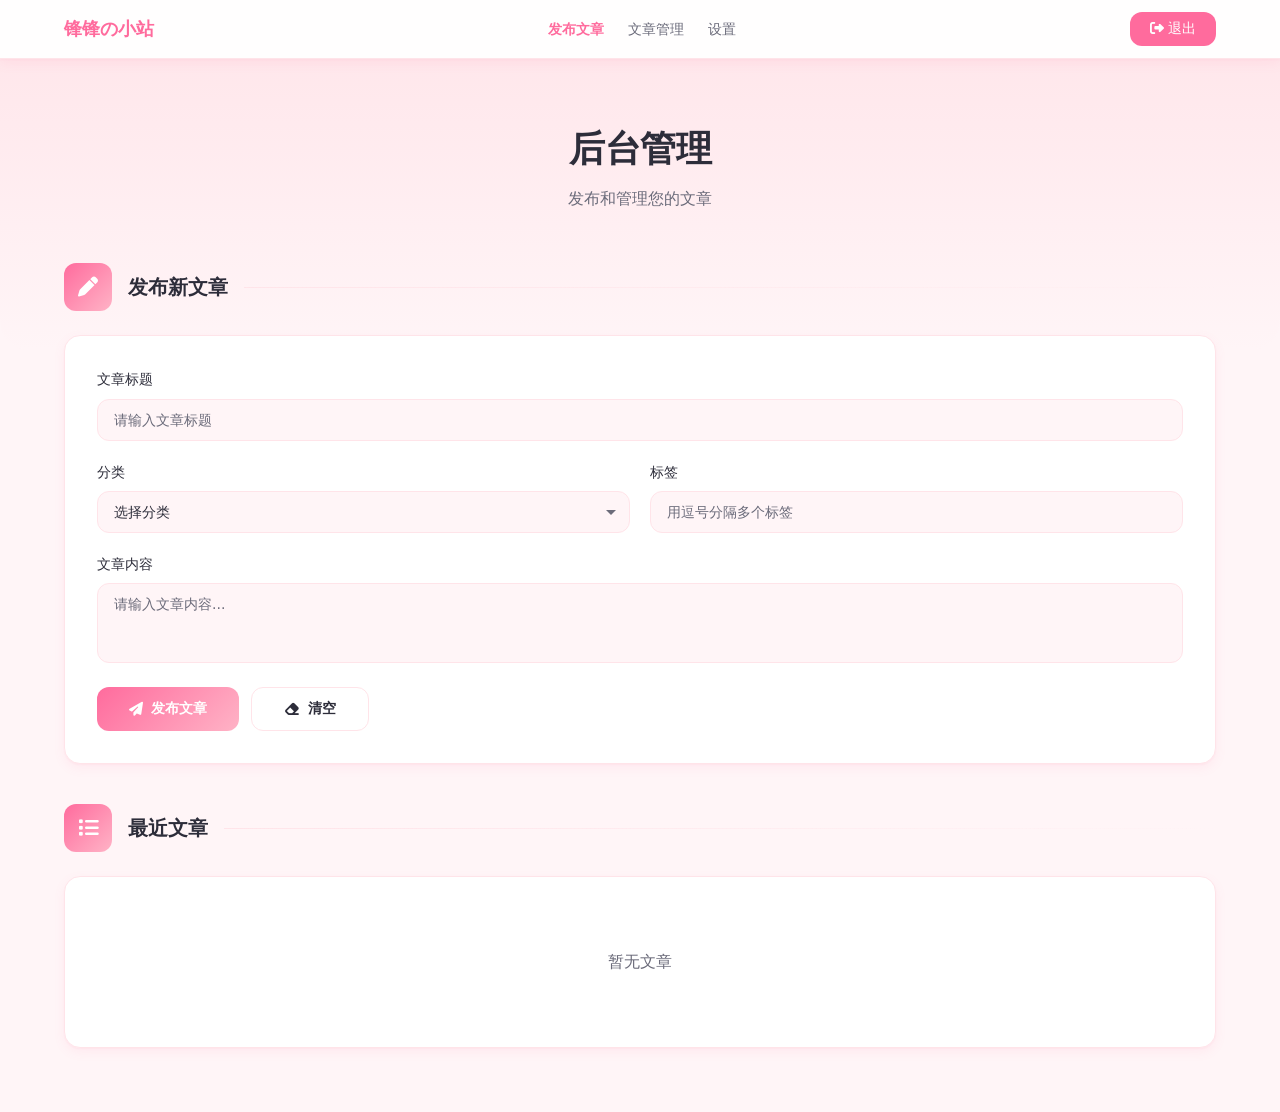
==== public/dashboard.html @ be5de0ab "整理文件结构，理清代码结构" ====
<!DOCTYPE html>
<html lang="zh-CN">
<head>
    <meta charset="UTF-8">
    <meta name="viewport" content="width=device-width, initial-scale=1.0">
    <title>后台管理 - 锋锋の小站</title>
    <link rel="stylesheet" href="https://cdnjs.cloudflare.com/ajax/libs/font-awesome/6.4.0/css/all.min.css">
    <link rel="stylesheet" href="css/style.css">
       
</head>
<body class="admin-page">
    <nav class="dashboard-nav">
        <div class="dashboard-content">
            <a href="index.html" class="dashboard-logo">锋锋の小站</a>
            <div class="dashboard-links">
                <a href="dashboard.html" class="dashboard-link active">发布文章</a>
                <a href="posts.html" class="dashboard-link">文章管理</a>
                <a href="settings.html" class="dashboard-link">设置</a>
            </div>
            <button class="logout-btn" onclick="logout()">
                <i class="fas fa-sign-out-alt"></i> 退出
            </button>
        </div>
    </nav>

    <div class="container">
        <header>
            <h1 class="name">后台管理</h1>
            <p class="tagline">发布和管理您的文章</p>
        </header>

        <section>
            <div class="section-header">
                <div class="section-icon">
                    <i class="fas fa-pen"></i>
                </div>
                <h2 class="section-title">发布新文章</h2>
                <div class="section-line"></div>
            </div>
            <div class="card">
                <form id="postForm">
                    <div class="form-group">
                        <label class="form-label" for="postTitle">文章标题</label>
                        <input type="text" id="postTitle" class="form-input" placeholder="请输入文章标题" required>
                    </div>
                    <div class="form-row">
                        <div class="form-group">
                            <label class="form-label" for="postCategory">分类</label>
                            <select id="postCategory" class="form-input">
                                <option value="">选择分类</option>
                                <option value="life">生活</option>
                                <option value="tech">技术</option>
                                <option value="anime">动漫</option>
                                <option value="game">游戏</option>
                            </select>
                        </div>
                        <div class="form-group">
                            <label class="form-label" for="postTags">标签</label>
                            <input type="text" id="postTags" class="form-input" placeholder="用逗号分隔多个标签">
                        </div>
                    </div>
                    <div class="form-group">
                        <label class="form-label" for="postContent">文章内容</label>
                        <textarea id="postContent" class="form-input fixed-textarea" placeholder="请输入文章内容..." required></textarea>
                    </div>
                    <div class="btn-group">
                        <button type="submit" class="btn btn-primary">
                            <i class="fas fa-paper-plane"></i> 发布文章
                        </button>
                        <button type="button" class="btn btn-secondary" onclick="clearForm()">
                            <i class="fas fa-eraser"></i> 清空
                        </button>
                    </div>
                </form>
            </div>
        </section>

        <section>
            <div class="section-header">
                <div class="section-icon">
                    <i class="fas fa-list"></i>
                </div>
                <h2 class="section-title">最近文章</h2>
                <div class="section-line"></div>
            </div>
            <div class="card">
                <div class="posts-list">
                    <!-- 动态内容将通过JavaScript加载 -->
                </div>
            </div>
        </section>
    </div>

    <script src="js/main.js"></script>
</body>
</html>
---- public/css/style.css ----
* {     
    margin: 0;
    padding: 0;
    box-sizing: border-box;
}

:root {
    --bg-color: #FFF5F7;
    --card-bg: #FFFFFF;
    --text-primary: #2D2D3A;
    --text-secondary: #6B6B7A;
    --primary-color: #FF6B9D;
    --secondary-color: #FFB3C6;
    --accent-color: #FF8FB1;
    --purple-color: #C77DFF;
    --border-color: #FFE4E9;
    --shadow-light: 0 4px 12px rgba(255, 107, 157, 0.08), 0 1px 2px rgba(255, 107, 157, 0.06);
    --shadow-hover: 0 6px 16px rgba(255, 107, 157, 0.12), 0 2px 4px rgba(255, 107, 157, 0.08);
    --shadow-card: 0 8px 24px rgba(255, 107, 157, 0.1), 0 2px 8px rgba(255, 107, 157, 0.08);
    --radius-large: 16px;
    --radius-medium: 12px;
    --radius-small: 8px;
    --radius-circle: 50%;
}

body {
    font-family: 'Nunito', 'Quicksand', 'M PLUS Rounded 1c', system-ui, -apple-system, 'Segoe UI', Roboto, Helvetica, Arial, sans-serif;
    background-color: var(--bg-color);
    color: var(--text-primary);
    line-height: 1.6;
    -webkit-font-smoothing: antialiased;
    position: relative;
}

body::before {
    content: '';
    position: fixed;
    top: 0;
    left: 0;
    right: 0;
    height: 350px;
    background: linear-gradient(180deg, #FFE4E9 0%, #FFF5F7 100%);
    z-index: -1;
    border-bottom-left-radius: 30px;
    border-bottom-right-radius: 30px;
}

.container {
    max-width: 900px;
    margin: 0 auto;
    padding: 0 24px;
}

.nav-bar {
    position: fixed;
    top: 0;
    left: 0;
    right: 0;
    background: rgba(255, 255, 255, 0.9);
    backdrop-filter: blur(10px);
    border-bottom: 1px solid var(--border-color);
    z-index: 1000;
    padding: 12px 0;
    transition: all 0.3s ease;
}

.nav-bar.scrolled {
    box-shadow: var(--shadow-light);
}

.nav-content {
    max-width: 900px;
    margin: 0 auto;
    padding: 0 24px;
    display: flex;
    justify-content: space-between;
    align-items: center;
}

.nav-logo {
    font-weight: 700;
    font-size: 18px;
    color: var(--primary-color);
    font-family: 'M PLUS Rounded 1c', 'Nunito', system-ui, sans-serif;
    text-decoration: none;
}

.nav-links {
    display: flex;
    gap: 32px;
}

.nav-link {
    color: var(--text-secondary);
    text-decoration: none;
    font-size: 14px;
    font-weight: 500;
    transition: color 0.2s ease;
}

.nav-link:hover {
    color: var(--primary-color);
}

.nav-link.active {
    color: var(--primary-color);
    font-weight: 600;
}

header {
    padding-top: 100px;
    padding-bottom: 40px;
    text-align: center;
}

.name {
    font-size: 48px;
    font-weight: 700;
    color: var(--text-primary);
    margin-bottom: 8px;
    letter-spacing: -0.5px;
    font-family: 'M PLUS Rounded 1c', 'Nunito', system-ui, sans-serif;
}

.tagline {
    font-size: 18px;
    font-weight: 400;
    color: var(--text-secondary);
    margin-bottom: 32px;
}

section {
    margin-bottom: 64px;
    opacity: 0;
    transform: translateY(30px);
    transition: all 0.6s ease;
}

section.visible {
    opacity: 1;
    transform: translateY(0);
}

.section-header {
    display: flex;
    align-items: center;
    gap: 12px;
    margin-bottom: 24px;
}

.section-icon {
    width: 40px;
    height: 40px;
    border-radius: var(--radius-medium);
    background: var(--primary-color);
    display: flex;
    align-items: center;
    justify-content: center;
    color: white;
    font-size: 18px;
}

.section-title {
    font-size: 24px;
    font-weight: 600;
    color: var(--text-primary);
    margin-bottom: 0;
}

.section-line {
    flex: 1;
    height: 1px;
    background: linear-gradient(90deg, var(--border-color), transparent);
}

.card {
    background-color: var(--card-bg);
    border-radius: var(--radius-large);
    padding: 32px;
    box-shadow: var(--shadow-light);
    transition: all 0.3s ease;
    border: 1px solid var(--border-color);
}

.card:hover {
    box-shadow: var(--shadow-card);
    transform: translateY(-2px);
}

.about-text {
    color: var(--text-secondary);
    font-size: 16px;
    line-height: 1.8;
}

.about-text p {
    margin-bottom: 16px;
    position: relative;
    padding-left: 20px;
}

.about-text p::before {
    content: '';
    position: absolute;
    left: 0;
    top: 8px;
    width: 6px;
    height: 6px;
    border-radius: 50%;
    background: var(--primary-color);
}

.about-text p:last-child {
    margin-bottom: 0;
}

.highlight {
    color: var(--primary-color);
    font-weight: 600;
}

.projects-grid {
    display: grid;
    grid-template-columns: repeat(2, 1fr);
    gap: 20px;
}

.project-card {
    background-color: var(--card-bg);
    border-radius: var(--radius-large);
    padding: 24px;
    box-shadow: var(--shadow-light);
    transition: all 0.3s ease;
    border: 1px solid var(--border-color);
    position: relative;
    overflow: hidden;
}

.project-card:hover {
    transform: translateY(-4px);
    box-shadow: var(--shadow-card);
}

.project-name {
    font-size: 18px;
    font-weight: 600;
    color: var(--text-primary);
    margin-bottom: 8px;
}

.project-desc {
    font-size: 14px;
    color: var(--text-secondary);
    margin-bottom: 16px;
    line-height: 1.6;
}

.project-tags {
    display: flex;
    flex-wrap: wrap;
    gap: 8px;
    margin-bottom: 16px;
}

.tag {
    background-color: #F0F0F2;
    color: var(--text-primary);
    font-size: 12px;
    padding: 4px 10px;
    border-radius: var(--radius-small);
    font-weight: 500;
    transition: all 0.2s ease;
}

.tag:hover {
    background-color: var(--primary-color);
    color: white;
}

.project-link {
    color: var(--primary-color);
    text-decoration: none;
    font-size: 14px;
    font-weight: 500;
    display: inline-flex;
    align-items: center;
    gap: 4px;
    transition: opacity 0.2s ease;
}

.project-link:hover {
    opacity: 0.8;
}

.skills-container {
    display: flex;
    flex-wrap: wrap;
    gap: 12px;
}

.skill-item {
    background-color: #F0F0F2;
    color: var(--text-primary);
    font-size: 14px;
    padding: 8px 16px;
    border-radius: var(--radius-medium);
    font-weight: 500;
    transition: all 0.2s ease;
    position: relative;
    overflow: hidden;
}

.skill-item:hover {
    background-color: var(--primary-color);
    color: white;
    transform: translateY(-2px);
}

.contact-text {
    text-align: center;
    color: var(--text-secondary);
    font-size: 16px;
    margin-bottom: 24px;
}

.contact-links {
    display: flex;
    justify-content: center;
    gap: 16px;
    flex-wrap: wrap;
}

.contact-btn {
    display: inline-flex;
    align-items: center;
    gap: 8px;
    padding: 12px 24px;
    border: 1px solid var(--border-color);
    border-radius: var(--radius-medium);
    color: var(--text-primary);
    text-decoration: none;
    font-size: 14px;
    font-weight: 500;
    transition: all 0.3s ease;
    background-color: var(--card-bg);
    position: relative;
    overflow: hidden;
}

.contact-btn:hover {
    border-color: var(--primary-color);
    color: var(--primary-color);
    transform: translateY(-2px);
    box-shadow: var(--shadow-light);
}

.time-section {
    margin-bottom: 32px;
}

.time-card {
    text-align: center;
    padding: 40px 32px;
}

.time-display {
    display: flex;
    flex-direction: column;
    align-items: center;
    gap: 12px;
}

.time-main {
    font-size: 48px;
    font-weight: 700;
    color: var(--primary-color);
    letter-spacing: 2px;
    text-shadow: 2px 2px 4px rgba(255, 107, 157, 0.2);
}

.date-display {
    font-size: 16px;
    color: var(--text-secondary);
}

.carousel-section {
    margin-bottom: 48px;
}

.carousel-container {
    position: relative;
    overflow: hidden;
    border-radius: var(--radius-large);
    box-shadow: var(--shadow-light);
}

.carousel-track {
    display: flex;
    transition: none;
}

.carousel-slide {
    min-width: 100%;
    height: 400px;
    display: flex;
    align-items: center;
    justify-content: center;
    flex-shrink: 0;
}

.slide-placeholder {
    width: 100%;
    height: 100%;
    background: linear-gradient(135deg, #FF6B9D 0%, #FFB3C6 100%);
    display: flex;
    align-items: center;
    justify-content: center;
    color: white;
    font-size: 24px;
    font-weight: 600;
    overflow: hidden;
}

.slide-placeholder img {
    width: 100%;
    height: 100%;
    object-fit: cover;
    object-position: center;
}

.carousel-slide:nth-child(2) .slide-placeholder {
    background: linear-gradient(135deg, #FF8FB1 0%, #FFB3C6 100%);
}

.carousel-slide:nth-child(3) .slide-placeholder {
    background: linear-gradient(135deg, #C77DFF 0%, #E0AAFF 100%);
}

.carousel-slide:nth-child(4) .slide-placeholder {
    background: linear-gradient(135deg, #FF6B9D 0%, #C77DFF 100%);
}

.carousel-btn {
    position: absolute;
    top: 50%;
    transform: translateY(-50%);
    width: 48px;
    height: 48px;
    border-radius: 50%;
    border: none;
    background: rgba(255, 255, 255, 0.9);
    color: var(--primary-color);
    cursor: pointer;
    display: flex;
    align-items: center;
    justify-content: center;
    font-size: 18px;
    box-shadow: var(--shadow-light);
    transition: all 0.3s ease;
    z-index: 10;
}

.carousel-btn:hover {
    background: white;
    box-shadow: var(--shadow-card);
    transform: translateY(-50%) scale(1.1);
}

.carousel-btn:disabled {
    opacity: 0.5;
    cursor: not-allowed;
}

.prev-btn {
    left: 16px;
}

.next-btn {
    right: 16px;
}

.carousel-dots {
    position: absolute;
    bottom: 16px;
    left: 50%;
    transform: translateX(-50%);
    display: flex;
    gap: 8px;
}

.carousel-dot {
    width: 10px;
    height: 10px;
    border-radius: 50%;
    background: rgba(255, 255, 255, 0.5);
    border: none;
    cursor: pointer;
    transition: all 0.3s ease;
}

.carousel-dot:hover {
    background: rgba(255, 255, 255, 0.8);
}

.carousel-dot.active {
    background: white;
    width: 24px;
    border-radius: 5px;
}

.quote-section {
    margin-bottom: 32px;
}

.quote-card {
    background: linear-gradient(135deg, var(--primary-color), var(--secondary-color));
    border-radius: var(--radius-large);
    padding: 24px 20px;
    text-align: center;
    box-shadow: var(--shadow-card);
    position: relative;
    overflow: hidden;
}

.quote-card::before {
    content: '';
    position: absolute;
    top: -50%;
    left: -50%;
    width: 200%;
    height: 200%;
    background: radial-gradient(circle, rgba(255, 255, 255, 0.1) 0%, transparent 70%);
    animation: rotate 20s linear infinite;
}

@keyframes rotate {
    from {
        transform: rotate(0deg);
    }
    to {
        transform: rotate(360deg);
    }
}

.quote-content {
    position: relative;
    z-index: 1;
}

.quote-icon {
    font-size: 32px;
    color: rgba(255, 255, 255, 0.3);
    margin-bottom: 12px;
}

.quote-text {
    font-size: 18px;
    font-weight: 600;
    color: white;
    margin-bottom: 12px;
    line-height: 1.5;
}

.quote-author {
    font-size: 14px;
    color: rgba(255, 255, 255, 0.8);
    font-style: italic;
}

.quote-btn {
    margin-top: 16px;
    padding: 8px 24px;
    background: white;
    color: var(--primary-color);
    border: none;
    border-radius: var(--radius-medium);
    font-size: 13px;
    font-weight: 600;
    cursor: pointer;
    transition: all 0.3s ease;
    position: relative;
    z-index: 1;
}

.quote-btn:hover {
    transform: translateY(-2px);
    box-shadow: 0 4px 12px rgba(0, 0, 0, 0.15);
}

.updates-list {
    display: flex;
    flex-direction: column;
    gap: 16px;
}

.update-item {
    background-color: var(--card-bg);
    border-radius: var(--radius-large);
    padding: 24px;
    box-shadow: var(--shadow-light);
    border: 1px solid var(--border-color);
    transition: all 0.3s ease;
    display: flex;
    gap: 20px;
}

.update-item:hover {
    box-shadow: var(--shadow-card);
    transform: translateY(-2px);
}

.update-date {
    flex-shrink: 0;
    width: 100px;
    font-size: 14px;
    color: var(--text-secondary);
    font-weight: 500;
    padding-top: 4px;
}

.update-content {
    flex: 1;
}

.update-title {
    font-size: 18px;
    font-weight: 600;
    color: var(--text-primary);
    margin-bottom: 8px;
}

.update-desc {
    font-size: 14px;
    color: var(--text-secondary);
    line-height: 1.6;
}

.info-grid {
    display: grid;
    grid-template-columns: repeat(2, 1fr);
    gap: 20px;
    margin-bottom: 24px;
}

.info-item {
    background-color: var(--card-bg);
    border-radius: var(--radius-large);
    padding: 24px;
    box-shadow: var(--shadow-light);
    border: 1px solid var(--border-color);
    transition: all 0.3s ease;
}

.info-item:hover {
    box-shadow: var(--shadow-card);
    transform: translateY(-2px);
}

.info-icon {
    width: 48px;
    height: 48px;
    border-radius: var(--radius-medium);
    background: linear-gradient(135deg, var(--primary-color), var(--secondary-color));
    display: flex;
    align-items: center;
    justify-content: center;
    color: white;
    font-size: 20px;
    margin-bottom: 16px;
}

.info-title {
    font-size: 18px;
    font-weight: 600;
    color: var(--text-primary);
    margin-bottom: 8px;
}

.info-desc {
    font-size: 14px;
    color: var(--text-secondary);
    line-height: 1.6;
}

.blog-list {
    display: flex;
    flex-direction: column;
    gap: 20px;
}

.blog-item {
    background-color: var(--card-bg);
    border-radius: var(--radius-large);
    padding: 24px;
    box-shadow: var(--shadow-light);
    border: 1px solid var(--border-color);
    transition: all 0.3s ease;
    cursor: pointer;
}

.blog-item:hover {
    box-shadow: var(--shadow-card);
    transform: translateY(-4px);
}

.blog-header {
    display: flex;
    justify-content: space-between;
    align-items: flex-start;
    margin-bottom: 16px;
    gap: 16px;
}

.blog-date {
    flex-shrink: 0;
    width: 100px;
    font-size: 14px;
    color: var(--text-secondary);
    font-weight: 500;
    padding-top: 4px;
}

.blog-content {
    flex: 1;
}

.blog-title {
    font-size: 20px;
    font-weight: 600;
    color: var(--text-primary);
    margin-bottom: 8px;
}

.blog-desc {
    font-size: 14px;
    color: var(--text-secondary);
    line-height: 1.6;
    margin-bottom: 12px;
}

.blog-tags {
    display: flex;
    flex-wrap: wrap;
    gap: 8px;
}

.blog-meta {
    display: flex;
    gap: 16px;
    font-size: 13px;
    color: var(--text-secondary);
    margin-top: 12px;
}

.blog-meta span {
    display: flex;
    align-items: center;
    gap: 4px;
}

footer {
    text-align: center;
    padding: 40px 0;
    color: var(--text-secondary);
    font-size: 14px;
    border-top: 1px solid var(--border-color);
    margin-top: 48px;
}

.back-to-top {
    position: fixed;
    bottom: 32px;
    right: 32px;
    width: 48px;
    height: 48px;
    border-radius: var(--radius-medium);
    background: linear-gradient(135deg, var(--primary-color), var(--secondary-color));
    color: white;
    border: none;
    cursor: pointer;
    display: flex;
    align-items: center;
    justify-content: center;
    font-size: 20px;
    box-shadow: var(--shadow-card);
    opacity: 0;
    visibility: hidden;
    transition: all 0.3s ease;
    z-index: 999;
}

.back-to-top.visible {
    opacity: 1;
    visibility: visible;
}

.back-to-top:hover {
    transform: translateY(-4px);
    box-shadow: var(--shadow-card);
}

.dashboard-nav {
    position: fixed;
    top: 0;
    left: 0;
    right: 0;
    background: rgba(255, 255, 255, 0.95);
    backdrop-filter: blur(10px);
    border-bottom: 1px solid var(--border-color);
    z-index: 1000;
    padding: 12px 0;
    box-shadow: var(--shadow-light);
}

.dashboard-content {
    max-width: 1200px;
    margin: 0 auto;
    padding: 0 24px;
    display: flex;
    justify-content: space-between;
    align-items: center;
}

.dashboard-logo {
    font-weight: 700;
    font-size: 18px;
    color: var(--primary-color);
    font-family: 'M PLUS Rounded 1c', 'Nunito', system-ui, sans-serif;
    text-decoration: none;
}

.dashboard-links {
    display: flex;
    gap: 24px;
}

.dashboard-link {
    color: var(--text-secondary);
    text-decoration: none;
    font-size: 14px;
    font-weight: 500;
    transition: color 0.2s ease;
}

.dashboard-link:hover {
    color: var(--primary-color);
}

.dashboard-link.active {
    color: var(--primary-color);
    font-weight: 600;
}

.logout-btn {
    padding: 8px 20px;
    background: var(--primary-color);
    color: white;
    border: none;
    border-radius: var(--radius-medium);
    font-size: 14px;
    font-weight: 500;
    cursor: pointer;
    transition: all 0.3s ease;
    font-family: inherit;
}

.logout-btn:hover {
    background: var(--accent-color);
    transform: translateY(-1px);
}

.form-group {
    margin-bottom: 20px;
}

.form-label {
    display: block;
    font-size: 14px;
    font-weight: 500;
    color: var(--text-primary);
    margin-bottom: 8px;
}

.form-input {
    width: 100%;
    padding: 12px 16px;
    border: 1px solid var(--border-color);
    border-radius: var(--radius-medium);
    font-size: 14px;
    color: var(--text-primary);
    background-color: var(--bg-color);
    transition: all 0.3s ease;
    font-family: inherit;
}

.form-input:focus {
    outline: none;
    border-color: var(--primary-color);
    box-shadow: 0 0 0 3px rgba(255, 107, 157, 0.1);
}

.form-input::placeholder {
    color: var(--text-secondary);
}

textarea.form-input {
    min-height: 150px;
    resize: vertical;
}

.form-row {
    display: grid;
    grid-template-columns: 1fr 1fr;
    gap: 20px;
}

.btn {
    padding: 12px 32px;
    border: none;
    border-radius: var(--radius-medium);
    font-size: 14px;
    font-weight: 600;
    cursor: pointer;
    transition: all 0.3s ease;
    font-family: inherit;
    display: inline-flex;
    align-items: center;
    gap: 8px;
}

.btn-primary {
    background: linear-gradient(135deg, var(--primary-color), var(--secondary-color));
    color: white;
}

.btn-primary:hover {
    transform: translateY(-2px);
    box-shadow: 0 4px 12px rgba(255, 107, 157, 0.3);
}

.btn-secondary {
    background: white;
    color: var(--text-primary);
    border: 1px solid var(--border-color);
}

.btn-secondary:hover {
    border-color: var(--primary-color);
    color: var(--primary-color);
}

.btn-danger {
    background: #EF4444;
    color: white;
}

.btn-danger:hover {
    background: #DC2626;
    transform: translateY(-2px);
}

.btn-group {
    display: flex;
    gap: 12px;
    margin-top: 24px;
}

.posts-list {
    display: flex;
    flex-direction: column;
    gap: 16px;
}

.post-item {
    background-color: var(--card-bg);
    border-radius: var(--radius-large);
    padding: 20px;
    box-shadow: var(--shadow-light);
    border: 1px solid var(--border-color);
    transition: all 0.3s ease;
    display: flex;
    justify-content: space-between;
    align-items: center;
    gap: 16px;
}

.post-item:hover {
    box-shadow: var(--shadow-card);
    transform: translateY(-2px);
}

.post-info {
    flex: 1;
}

.post-title {
    font-size: 18px;
    font-weight: 600;
    color: var(--text-primary);
    margin-bottom: 4px;
}

.post-meta {
    font-size: 13px;
    color: var(--text-secondary);
    display: flex;
    gap: 16px;
    align-items: center;
}

.post-actions {
    display: flex;
    gap: 8px;
}

.action-btn {
    padding: 8px 12px;
    border: none;
    border-radius: var(--radius-small);
    font-size: 13px;
    font-weight: 500;
    cursor: pointer;
    transition: all 0.2s ease;
    font-family: inherit;
}

.action-btn.edit {
    background: #E8F4FD;
    color: #3B82F6;
}

.action-btn.edit:hover {
    background: #DBEAFE;
}

.action-btn.delete {
    background: #FEE2E2;
    color: #EF4444;
}

.action-btn.delete:hover {
    background: #FECACA;
}

.action-btn.view {
    background: #DCFCE7;
    color: #10B981;
}

.action-btn.view:hover {
    background: #BBF7D0;
}

.search-bar {
    display: flex;
    gap: 12px;
    margin-bottom: 24px;
}

.search-input {
    flex: 1;
    padding: 12px 16px;
    border: 1px solid var(--border-color);
    border-radius: var(--radius-medium);
    font-size: 14px;
    color: var(--text-primary);
    background-color: var(--bg-color);
    transition: all 0.3s ease;
    font-family: inherit;
}

.search-input:focus {
    outline: none;
    border-color: var(--primary-color);
    box-shadow: 0 0 0 3px rgba(255, 107, 157, 0.1);
}

.search-input::placeholder {
    color: var(--text-secondary);
}

.search-btn {
    padding: 12px 24px;
    background: var(--primary-color);
    color: white;
    border: none;
    border-radius: var(--radius-medium);
    font-size: 14px;
    font-weight: 600;
    cursor: pointer;
    transition: all 0.3s ease;
    font-family: inherit;
}

.search-btn:hover {
    background: var(--accent-color);
}

.filter-bar {
    display: flex;
    gap: 12px;
    margin-bottom: 24px;
    flex-wrap: wrap;
}

.filter-btn {
    padding: 8px 16px;
    background: white;
    color: var(--text-secondary);
    border: 1px solid var(--border-color);
    border-radius: var(--radius-medium);
    font-size: 13px;
    font-weight: 500;
    cursor: pointer;
    transition: all 0.2s ease;
    font-family: inherit;
}

.filter-btn:hover {
    border-color: var(--primary-color);
    color: var(--primary-color);
}

.filter-btn.active {
    background: var(--primary-color);
    color: white;
    border-color: var(--primary-color);
}

.setting-item {
    display: flex;
    justify-content: space-between;
    align-items: center;
    padding: 16px 0;
    border-bottom: 1px solid var(--border-color);
}

.setting-item:last-child {
    border-bottom: none;
}

.setting-info {
    flex: 1;
}

.setting-title {
    font-size: 16px;
    font-weight: 600;
    color: var(--text-primary);
    margin-bottom: 4px;
}

.setting-desc {
    font-size: 13px;
    color: var(--text-secondary);
}

.toggle-switch {
    position: relative;
    width: 50px;
    height: 26px;
}

.toggle-switch input {
    opacity: 0;
    width: 0;
    height: 0;
}

.toggle-slider {
    position: absolute;
    cursor: pointer;
    top: 0;
    left: 0;
    right: 0;
    bottom: 0;
    background-color: var(--border-color);
    transition: 0.3s;
    border-radius: 26px;
}

.toggle-slider:before {
    position: absolute;
    content: '';
    height: 20px;
    width: 20px;
    left: 3px;
    bottom: 3px;
    background-color: white;
    transition: 0.3s;
    border-radius: 50%;
}

.toggle-switch input:checked + .toggle-slider {
    background-color: var(--primary-color);
}

.toggle-switch input:checked + .toggle-slider:before {
    transform: translateX(24px);
}

.login-container {
    width: 100%;
    min-height: 100vh;
    display: flex;
    align-items: center;
    justify-content: center;
    padding: 20px;
}

.login-card {
    background-color: var(--card-bg);
    border-radius: var(--radius-large);
    padding: 40px 32px;
    box-shadow: var(--shadow-card);
    border: 1px solid var(--border-color);
    text-align: center;
    max-width: 400px;
    width: 100%;
}

.login-header {
    margin-bottom: 32px;
}

.login-icon {
    width: 80px;
    height: 80px;
    border-radius: var(--radius-circle);
    background: linear-gradient(135deg, var(--primary-color), var(--secondary-color));
    display: flex;
    align-items: center;
    justify-content: center;
    color: white;
    font-size: 32px;
    margin: 0 auto 20px;
    box-shadow: var(--shadow-light);
}

.login-title {
    font-size: 28px;
    font-weight: 700;
    color: var(--text-primary);
    margin-bottom: 8px;
    font-family: 'M PLUS Rounded 1c', 'Nunito', system-ui, sans-serif;
}

.login-desc {
    font-size: 14px;
    color: var(--text-secondary);
}

.login-hint {
    font-size: 12px;
    color: var(--primary-color);
    margin-top: 8px;
    font-weight: 500;
}

.login-btn {
    width: 100%;
    padding: 14px;
    background: linear-gradient(135deg, var(--primary-color), var(--secondary-color));
    color: white;
    border: none;
    border-radius: var(--radius-medium);
    font-size: 16px;
    font-weight: 600;
    cursor: pointer;
    transition: all 0.3s ease;
    font-family: inherit;
    margin-top: 8px;
}

.login-btn:hover {
    transform: translateY(-2px);
    box-shadow: 0 4px 12px rgba(255, 107, 157, 0.3);
}

.login-btn:active {
    transform: translateY(0);
}

.login-footer {
    margin-top: 24px;
    padding-top: 24px;
    border-top: 1px solid var(--border-color);
}

.back-link {
    color: var(--text-secondary);
    text-decoration: none;
    font-size: 14px;
    transition: color 0.2s ease;
}

.back-link:hover {
    color: var(--primary-color);
}

.back-link i {
    margin-right: 4px;
}

@media (max-width: 768px) {
    .nav-links {
        display: none;
    }

    header {
        padding-top: 80px;
        padding-bottom: 32px;
    }

    .projects-grid {
        grid-template-columns: 1fr;
    }

    .info-grid {
        grid-template-columns: 1fr;
    }

    .back-to-top {
        bottom: 24px;
        right: 24px;
        width: 40px;
        height: 40px;
        font-size: 16px;
    }

    .container {
        padding: 0 16px;
    }

    .name {
        font-size: 36px;
    }

    .tagline {
        font-size: 16px;
    }

    .card {
        padding: 24px;
    }

    .section-title {
        font-size: 20px;
    }

    .blog-header {
        flex-direction: column;
    }

    .blog-date {
        width: auto;
    }

    .form-row {
        grid-template-columns: 1fr;
    }

    .post-item {
        flex-direction: column;
        align-items: flex-start;
    }

    .post-actions {
        width: 100%;
        justify-content: flex-end;
    }

    .search-bar {
        flex-direction: column;
    }

    .update-item {
        flex-direction: column;
        gap: 12px;
    }

    .update-date {
        width: auto;
    }

    .carousel-slide {
        height: 250px;
    }

    .carousel-btn {
        width: 40px;
        height: 40px;
        font-size: 16px;
    }

    .prev-btn {
        left: 8px;
    }

    .next-btn {
        right: 8px;
    }

    .login-card {
        padding: 32px 24px;
    }

    .login-icon {
        width: 64px;
        height: 64px;
        font-size: 28px;
    }

    .login-title {
        font-size: 24px;
    }

    /* 后台管理页面专用样式 - 精简版 */
    
    /* 容器样式 */
    body.admin-page .container {
        max-width: 1200px !important;
        padding: 80px 16px 24px !important;
    }

    /* Section样式 - 确保后台页面可见 */
    body.admin-page section {
        opacity: 1 !important;
        transform: none !important;
        margin-bottom: 40px !important;
    }

    /* 表单行样式 */
    body.admin-page .form-row {
        grid-template-columns: 1fr !important;
    }
}

/* 表单组样式 */
body.admin-page .form-group {
    margin-bottom: 20px !important;
    display: block !important;
}

/* 表单标签样式 */
body.admin-page .form-label {
    display: block !important;
    font-size: 14px !important;
    font-weight: 500 !important;
    color: var(--text-primary) !important;
    margin-bottom: 8px !important;
}

/* 表单输入框样式 */
body.admin-page .form-input {
    width: 100% !important;
    padding: 12px 16px !important;
    border: 1px solid var(--border-color) !important;
    border-radius: var(--radius-medium) !important;
    font-size: 14px !important;
    color: var(--text-primary) !important;
    background-color: var(--bg-color) !important;
    transition: all 0.3s ease !important;
    font-family: inherit !important;
    display: block !important;
}

body.admin-page .form-input:focus {
    outline: none !important;
    border-color: var(--primary-color) !important;
    box-shadow: 0 0 0 3px rgba(255, 107, 157, 0.1) !important;
}

/* 按钮组样式 */
body.admin-page .btn-group {
    display: flex !important;
    gap: 12px !important;
    margin-top: 24px !important;
}

/* 按钮样式 */
body.admin-page .btn {
    padding: 12px 32px !important;
    border: none !important;
    border-radius: var(--radius-medium) !important;
    font-size: 14px !important;
    font-weight: 600 !important;
    cursor: pointer !important;
    transition: all 0.3s ease !important;
    font-family: inherit !important;
    display: inline-flex !important;
    align-items: center !important;
    gap: 8px !important;
}

body.admin-page .btn-primary {
    background: linear-gradient(135deg, var(--primary-color), var(--secondary-color)) !important;
    color: white !important;
}

body.admin-page .btn-primary:hover {
    transform: translateY(-2px) !important;
    box-shadow: 0 4px 12px rgba(255, 107, 157, 0.3) !important;
}

body.admin-page .btn-secondary {
    background: white !important;
    color: var(--text-primary) !important;
    border: 1px solid var(--border-color) !important;
}

body.admin-page .btn-secondary:hover {
    border-color: var(--primary-color) !important;
    color: var(--primary-color) !important;
}

body.admin-page .btn-danger {
    background: #EF4444 !important;
    color: white !important;
}

body.admin-page .btn-danger:hover {
    background: #DC2626 !important;
    transform: translateY(-2px) !important;
}

/* Section样式 */
body.admin-page section {
    margin-bottom: 40px !important;
    opacity: 1 !important;
    transform: none !important;
    display: block !important;
}

/* Section header样式 */
body.admin-page .section-header {
    display: flex !important;
    align-items: center !important;
    gap: 16px !important;
    margin-bottom: 24px !important;
}

/* Section icon样式 */
body.admin-page .section-icon {
    width: 48px !important;
    height: 48px !important;
    border-radius: var(--radius-medium) !important;
    background: linear-gradient(135deg, var(--primary-color), var(--secondary-color)) !important;
    display: flex !important;
    align-items: center !important;
    justify-content: center !important;
    color: white !important;
    font-size: 20px !important;
    flex-shrink: 0 !important;
}

/* Section title样式 */
body.admin-page .section-title {
    font-size: 20px !important;
    font-weight: 600 !important;
    color: var(--text-primary) !important;
}

/* Section line样式 */
body.admin-page .section-line {
    flex: 1 !important;
    height: 1px !important;
    background: linear-gradient(90deg, var(--border-color), transparent) !important;
}

/* Posts list样式 */
body.admin-page .posts-list {
    display: flex !important;
    flex-direction: column !important;
    gap: 16px !important;
}

/* Post item样式 */
body.admin-page .post-item {
    background-color: var(--card-bg) !important;
    border-radius: var(--radius-large) !important;
    padding: 20px !important;
    box-shadow: var(--shadow-light) !important;
    border: 1px solid var(--border-color) !important;
    transition: all 0.3s ease !important;
    display: flex !important;
    justify-content: space-between !important;
    align-items: center !important;
    gap: 16px !important;
}

body.admin-page .post-item:hover {
    box-shadow: var(--shadow-card) !important;
    transform: translateY(-2px) !important;
}

/* Post info样式 */
body.admin-page .post-info {
    flex: 1 !important;
}

/* Post title样式 */
body.admin-page .post-title {
    font-size: 18px !important;
    font-weight: 600 !important;
    color: var(--text-primary) !important;
    margin-bottom: 4px !important;
}

/* Post meta样式 */
body.admin-page .post-meta {
    font-size: 13px !important;
    color: var(--text-secondary) !important;
    display: flex !important;
    gap: 16px !important;
    align-items: center !important;
}

/* Post actions样式 */
body.admin-page .post-actions {
    display: flex !important;
    gap: 8px !important;
}

/* Action button样式 */
body.admin-page .action-btn {
    padding: 8px 12px !important;
    border: none !important;
    border-radius: var(--radius-small) !important;
    font-size: 13px !important;
    font-weight: 500 !important;
    cursor: pointer !important;
    transition: all 0.2s ease !important;
    font-family: inherit !important;
    display: inline-flex !important;
    align-items: center !important;
    gap: 4px !important;
}

body.admin-page .action-btn.view {
    background: var(--primary-color) !important;
    color: white !important;
}

body.admin-page .action-btn.edit {
    background: #3B82F6 !important;
    color: white !important;
}

body.admin-page .action-btn.delete {
    background: #EF4444 !important;
    color: white !important;
}

body.admin-page .action-btn:hover {
    transform: translateY(-1px) !important;
    box-shadow: var(--shadow-light) !important;
}

/* Search bar样式 */
body.admin-page .search-bar {
    display: flex !important;
    gap: 12px !important;
    margin-bottom: 24px !important;
}

/* Filter bar样式 */
body.admin-page .filter-bar {
    display: flex !important;
    gap: 12px !important;
    margin-bottom: 24px !important;
    flex-wrap: wrap !important;
}

/* Filter button样式 */
body.admin-page .filter-btn {
    padding: 8px 16px !important;
    background: white !important;
    color: var(--text-secondary) !important;
    border: 1px solid var(--border-color) !important;
    border-radius: var(--radius-medium) !important;
    font-size: 13px !important;
    font-weight: 500 !important;
    cursor: pointer !important;
    transition: all 0.2s ease !important;
    font-family: inherit !important;
}

body.admin-page .filter-btn:hover {
    border-color: var(--primary-color) !important;
    color: var(--primary-color) !important;
}

body.admin-page .filter-btn.active {
    background: var(--primary-color) !important;
    color: white !important;
    border-color: var(--primary-color) !important;
}

/* Setting item样式 */
body.admin-page .setting-item {
    display: flex !important;
    justify-content: space-between !important;
    align-items: center !important;
    padding: 16px 0 !important;
    border-bottom: 1px solid var(--border-color) !important;
}

body.admin-page .setting-item:last-child {
    border-bottom: none !important;
}

/* Setting info样式 */
body.admin-page .setting-info {
    flex: 1 !important;
}

/* Setting title样式 */
body.admin-page .setting-title {
    font-size: 16px !important;
    font-weight: 600 !important;
    color: var(--text-primary) !important;
    margin-bottom: 4px !important;
}

/* Setting desc样式 */
body.admin-page .setting-desc {
    font-size: 13px !important;
    color: var(--text-secondary) !important;
}

/* Toggle switch样式 */
body.admin-page .toggle-switch {
    position: relative !important;
    width: 50px !important;
    height: 26px !important;
}

body.admin-page .toggle-switch input {
    opacity: 0 !important;
    width: 0 !important;
    height: 0 !important;
}

body.admin-page .toggle-slider {
    position: absolute !important;
    cursor: pointer !important;
    top: 0 !important;
    left: 0 !important;
    right: 0 !important;
    bottom: 0 !important;
    background-color: var(--border-color) !important;
    transition: 0.3s !important;
    border-radius: 26px !important;
}

body.admin-page .toggle-slider:before {
    position: absolute !important;
    content: '' !important;
    height: 20px !important;
    width: 20px !important;
    left: 3px !important;
    bottom: 3px !important;
    background-color: white !important;
    transition: 0.3s !important;
    border-radius: 50% !important;
}

body.admin-page .toggle-switch input:checked + .toggle-slider {
    background-color: var(--primary-color) !important;
}

body.admin-page .toggle-switch input:checked + .toggle-slider:before {
    transform: translateX(24px) !important;
}

/* Form row样式 */
body.admin-page .form-row {
    display: grid !important;
    grid-template-columns: 1fr 1fr !important;
    gap: 20px !important;
}

/* Header样式 */
body.admin-page header {
    padding-top: 20px !important;
    padding-bottom: 20px !important;
    text-align: center !important;
}

/* Name样式 */
body.admin-page .name {
    font-size: 36px !important;
    font-weight: 700 !important;
    color: var(--text-primary) !important;
    margin-bottom: 8px !important;
    letter-spacing: -0.5px !important;
    font-family: 'M PLUS Rounded 1c', 'Nunito', system-ui, sans-serif !important;
}

/* Tagline样式 */
body.admin-page .tagline {
    font-size: 16px !important;
    font-weight: 400 !important;
    color: var(--text-secondary) !important;
    margin-bottom: 32px !important;
}

/* Textarea样式 */
body.admin-page textarea.form-input {
    min-height: 150px !important;
    resize: vertical !important;
}

/* 新增固定高度文本域样式 */
body.admin-page textarea.form-input.fixed-textarea {
    height: 80px !important;
    min-height: 80px !important;
    max-height: 80px !important;
    resize: none !important;
    overflow-y: auto !important;
}

body.admin-page textarea.form-input.fixed-textarea[rows="2"] {
    height: 60px !important;
    min-height: 60px !important;
    max-height: 60px !important;
}

/* Select样式 */
body.admin-page select.form-input {
    appearance: none !important;
    background-image: url("data:image/svg+xml,%3Csvg xmlns='http://www.w3.org/2000/svg' width='12' height='12' viewBox='0 0 12 12'%3E%3Cpath fill='%236C6C7A' d='M6 9L1 4h10z'/%3E%3C/svg%3E") !important;
    background-repeat: no-repeat !important;
    background-position: right 12px center !important;
    padding-right: 36px !important;
}
/* ========== 后台页面修复样式 ========== */

/* 1. 修复移动端导航链接显示问题 */
@media (max-width: 768px) {
    /* 保持前台页面导航隐藏 */
    body:not(.admin-page) .nav-links {
        display: none !important;
    }
    
    /* 但后台页面的导航链接必须显示 */
    body.admin-page .nav-links,
    body.admin-page .dashboard-links {
        display: flex !important;
        gap: 16px !important;
    }
    
    /* 后台页面容器在移动端也要正常显示 */
    body.admin-page .container {
        padding: 80px 16px 24px !important;
    }
}

/* 2. 确保后台页面的section始终可见 */
body.admin-page section {
    opacity: 1 !important;
    transform: none !important;
    display: block !important;
    margin-bottom: 40px !important;
}

/* 3. 确保后台页面的容器有最小高度 */
body.admin-page .container {
    min-height: 100vh !important;
    max-width: 1200px !important;
    margin: 0 auto !important;
    padding: 100px 24px 24px !important;
}

/* 4. 确保后台页面的卡片始终可见 */
body.admin-page .card {
    display: block !important;
    opacity: 1 !important;
    visibility: visible !important;
    background-color: var(--card-bg) !important;
    color: var(--text-primary) !important;
}

/* 5. 确保后台页面的表单元素可见 */
body.admin-page .form-group {
    display: block !important;
    opacity: 1 !important;
    visibility: visible !important;
}

body.admin-page .form-label {
    display: block !important;
    opacity: 1 !important;
    visibility: visible !important;
    color: var(--text-primary) !important;
}

body.admin-page .form-input {
    display: block !important;
    opacity: 1 !important;
    visibility: visible !important;
    color: var(--text-primary) !important;
    background-color: var(--bg-color) !important;
    border: 1px solid var(--border-color) !important;
}

/* 6. 确保后台页面的按钮可见 */
body.admin-page .btn,
body.admin-page .btn-primary,
body.admin-page .btn-secondary,
body.admin-page .btn-danger {
    display: inline-flex !important;
    opacity: 1 !important;
    visibility: visible !important;
}

/* 7. 确保后台页面的文章列表可见 */
body.admin-page .posts-list {
    display: flex !important;
    opacity: 1 !important;
    visibility: visible !important;
    flex-direction: column !important;
}

body.admin-page .post-item {
    display: flex !important;
    opacity: 1 !important;
    visibility: visible !important;
}

/* 8. 确保后台页面的设置项可见 */
body.admin-page .setting-item {
    display: flex !important;
    opacity: 1 !important;
    visibility: visible !important;
}

/* 9. 确保后台页面的开关可见 */
body.admin-page .toggle-switch {
    display: block !important;
    opacity: 1 !important;
    visibility: visible !important;
}

/* 10. 确保后台页面的header可见 */
body.admin-page header {
    display: block !important;
    opacity: 1 !important;
    visibility: visible !important;
}

body.admin-page .name {
    display: block !important;
    opacity: 1 !important;
    visibility: visible !important;
    color: var(--text-primary) !important;
}

body.admin-page .tagline {
    display: block !important;
    opacity: 1 !important;
    visibility: visible !important;
    color: var(--text-secondary) !important;
}

/* 11. 确保后台页面的section-header可见 */
body.admin-page .section-header {
    display: flex !important;
    opacity: 1 !important;
    visibility: visible !important;
}

body.admin-page .section-icon {
    display: flex !important;
    opacity: 1 !important;
    visibility: visible !important;
}

body.admin-page .section-title {
    display: block !important;
    opacity: 1 !important;
    visibility: visible !important;
    color: var(--text-primary) !important;
}

body.admin-page .section-line {
    display: block !important;
    opacity: 1 !important;
    visibility: visible !important;
}

/* 12. 确保后台页面的搜索栏和筛选栏可见 */
body.admin-page .search-bar {
    display: flex !important;
    opacity: 1 !important;
    visibility: visible !important;
}

body.admin-page .filter-bar {
    display: flex !important;
    opacity: 1 !important;
    visibility: visible !important;
}

body.admin-page .filter-btn {
    display: inline-block !important;
    opacity: 1 !important;
    visibility: visible !important;
}

/* 13. 确保后台页面的按钮组可见 */
body.admin-page .btn-group {
    display: flex !important;
    opacity: 1 !important;
    visibility: visible !important;
}

/* 14. 确保后台页面的表单行可见 */
body.admin-page .form-row {
    display: grid !important;
    opacity: 1 !important;
    visibility: visible !important;
    grid-template-columns: 1fr 1fr !important;
    gap: 20px !important;
}

/* 15. 移动端表单行改为单列 */
@media (max-width: 768px) {
    body.admin-page .form-row {
        grid-template-columns: 1fr !important;
    }
}
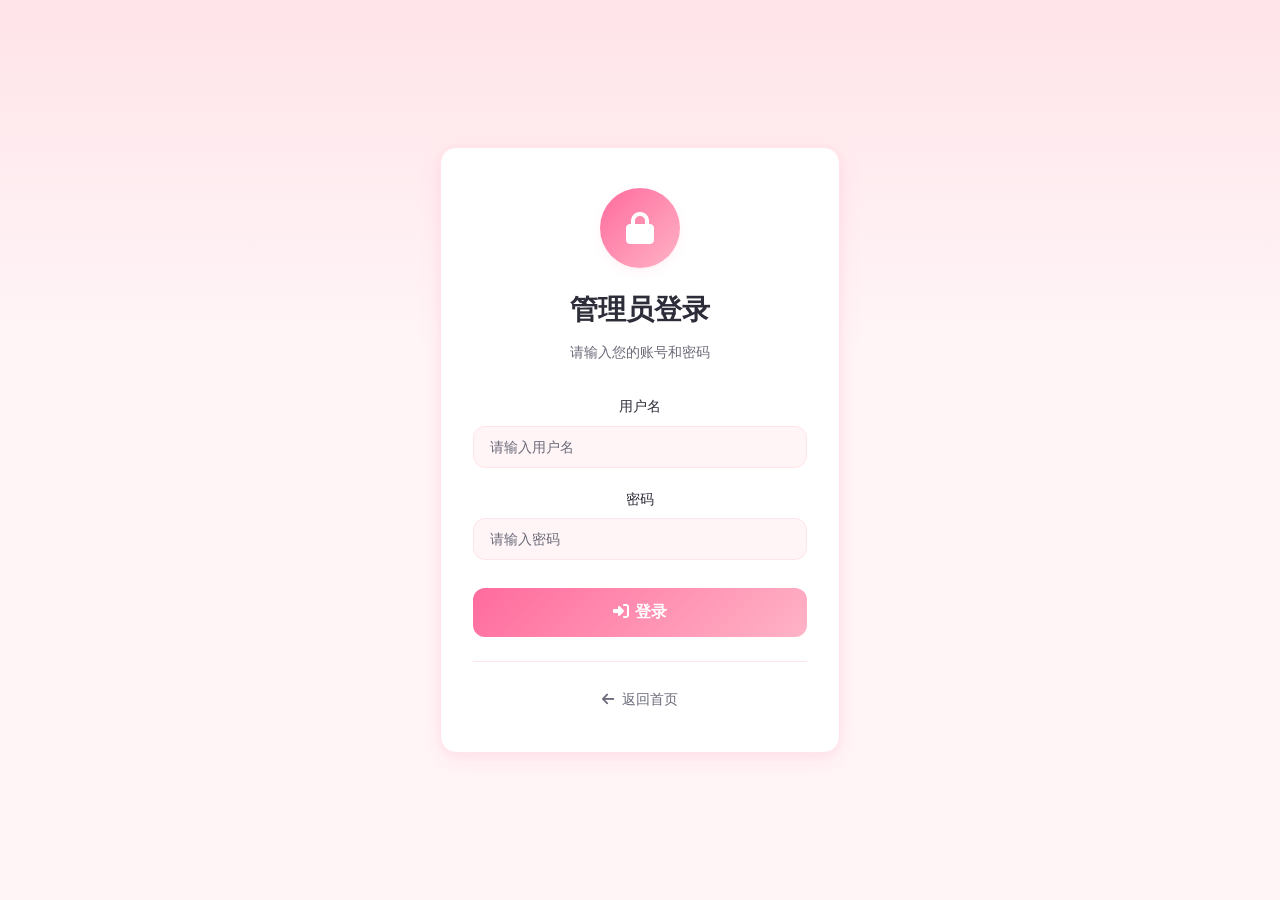
==== commit ca39daa0: "小问题2" ====
--- a/public/dashboard.html
+++ b/public/dashboard.html
@@ -6,6 +6,14 @@
     <title>后台管理 - 锋锋の小站</title>
     <link rel="stylesheet" href="https://cdnjs.cloudflare.com/ajax/libs/font-awesome/6.4.0/css/all.min.css">
     <link rel="stylesheet" href="css/style.css">
+    
+    <!-- 检查登录状态的脚本，必须放在所有其他JS之前 -->
+    <script>
+        if (!localStorage.getItem('isLoggedIn') || localStorage.getItem('isLoggedIn') !== 'true') {
+            alert('请先登录！');
+            window.location.href = 'admin.html';
+        }
+    </script>
        
 </head>
 <body class="admin-page">
--- a/public/css/style.css
+++ b/public/css/style.css
@@ -64,10 +64,7 @@
     transition: all 0.3s ease;
 }
 
-.nav-bar.scrolled {
-    box-shadow: var(--shadow-light);
-}
-
+/* 导航栏调整 */
 .nav-content {
     max-width: 900px;
     margin: 0 auto;
@@ -75,6 +72,7 @@
     display: flex;
     justify-content: space-between;
     align-items: center;
+    flex-wrap: wrap; /* 允许换行 */
 }
 
 .nav-logo {
@@ -83,11 +81,16 @@
     color: var(--primary-color);
     font-family: 'M PLUS Rounded 1c', 'Nunito', system-ui, sans-serif;
     text-decoration: none;
+    flex-shrink: 0; /* 防止logo被压缩 */
+    margin-right: 16px;
 }
 
 .nav-links {
     display: flex;
     gap: 32px;
+    flex-wrap: wrap; /* 允许链接换行 */
+    justify-content: flex-end; /* 右对齐链接 */
+    flex: 1; /* 占据剩余空间 */
 }
 
 .nav-link {
@@ -96,6 +99,11 @@
     font-size: 14px;
     font-weight: 500;
     transition: color 0.2s ease;
+    white-space: nowrap; /* 防止文字换行 */
+}
+
+.nav-bar.scrolled {
+    box-shadow: var(--shadow-light);
 }
 
 .nav-link:hover {
@@ -1303,136 +1311,65 @@
 }
 
 @media (max-width: 768px) {
+    .nav-content {
+        flex-direction: column; /* 垂直排列 */
+        align-items: stretch; /* 拉伸子元素 */
+        padding: 8px 16px;
+    }
+
+    .nav-logo {
+        text-align: center; /* logo 居中 */
+        margin-bottom: 12px;
+        margin-right: 0;
+    }
+
     .nav-links {
-        display: none;
+        gap: 16px;
+        justify-content: center; /* 链接居中 */
     }
 
-    header {
-        padding-top: 80px;
-        padding-bottom: 32px;
+    .nav-link {
+        padding: 4px 8px; /* 减小内边距 */
     }
-
-    .projects-grid {
-        grid-template-columns: 1fr;
+    
+    /* 后台页面导航调整 */
+    body.admin-page .dashboard-content {
+        flex-direction: column;
+        align-items: stretch;
+        padding: 8px 16px;
     }
-
-    .info-grid {
-        grid-template-columns: 1fr;
+    
+    body.admin-page .dashboard-logo {
+        text-align: center;
+        margin-bottom: 12px;
     }
-
-    .back-to-top {
-        bottom: 24px;
-        right: 24px;
-        width: 40px;
-        height: 40px;
-        font-size: 16px;
+    
+    body.admin-page .dashboard-links {
+        justify-content: center;
+        gap: 12px;
+        margin-bottom: 12px;
     }
-
-    .container {
-        padding: 0 16px;
+    
+    body.admin-page .logout-btn {
+        align-self: center;
     }
-
-    .name {
-        font-size: 36px;
+    
+    /* 针对主页的导航栏调整 */
+    body:not(.admin-page) .nav-content {
+        flex-direction: row; /* 主页仍保持水平布局 */
+        align-items: center;
     }
-
-    .tagline {
-        font-size: 16px;
+    
+    body:not(.admin-page) .nav-logo {
+        margin-bottom: 0;
+        margin-right: 16px;
     }
-
-    .card {
-        padding: 24px;
-    }
-
-    .section-title {
-        font-size: 20px;
-    }
-
-    .blog-header {
-        flex-direction: column;
-    }
-
-    .blog-date {
-        width: auto;
-    }
-
-    .form-row {
-        grid-template-columns: 1fr;
-    }
-
-    .post-item {
-        flex-direction: column;
-        align-items: flex-start;
-    }
-
-    .post-actions {
-        width: 100%;
+    
+    body:not(.admin-page) .nav-links {
+        display: flex !important;
+        gap: 16px;
         justify-content: flex-end;
-    }
-
-    .search-bar {
-        flex-direction: column;
-    }
-
-    .update-item {
-        flex-direction: column;
-        gap: 12px;
-    }
-
-    .update-date {
-        width: auto;
-    }
-
-    .carousel-slide {
-        height: 250px;
-    }
-
-    .carousel-btn {
-        width: 40px;
-        height: 40px;
-        font-size: 16px;
-    }
-
-    .prev-btn {
-        left: 8px;
-    }
-
-    .next-btn {
-        right: 8px;
-    }
-
-    .login-card {
-        padding: 32px 24px;
-    }
-
-    .login-icon {
-        width: 64px;
-        height: 64px;
-        font-size: 28px;
-    }
-
-    .login-title {
-        font-size: 24px;
-    }
-
-    /* 后台管理页面专用样式 - 精简版 */
-    
-    /* 容器样式 */
-    body.admin-page .container {
-        max-width: 1200px !important;
-        padding: 80px 16px 24px !important;
-    }
-
-    /* Section样式 - 确保后台页面可见 */
-    body.admin-page section {
-        opacity: 1 !important;
-        transform: none !important;
-        margin-bottom: 40px !important;
-    }
-
-    /* 表单行样式 */
-    body.admin-page .form-row {
-        grid-template-columns: 1fr !important;
+        flex: 1;
     }
 }
 
@@ -1839,12 +1776,14 @@
 
 /* 1. 修复移动端导航链接显示问题 */
 @media (max-width: 768px) {
-    /* 保持前台页面导航隐藏 */
+    /* 保持前台页面导航显示 */
     body:not(.admin-page) .nav-links {
-        display: none !important;
+        display: flex !important;
+        flex-wrap: wrap;
+        justify-content: center;
     }
     
-    /* 但后台页面的导航链接必须显示 */
+    /* 但后台页面的导航链接也必须显示 */
     body.admin-page .nav-links,
     body.admin-page .dashboard-links {
         display: flex !important;
@@ -1855,6 +1794,11 @@
     body.admin-page .container {
         padding: 80px 16px 24px !important;
     }
+    
+    /* 为主页添加适当的上边距，防止被导航栏遮挡 */
+    body:not(.admin-page) .container {
+        padding-top: 120px !important;
+    }
 }
 
 /* 2. 确保后台页面的section始终可见 */
@@ -2031,4 +1975,63 @@
         grid-template-columns: 1fr !important;
     }
 }
+
+/* 修复后台页面导航栏遮挡内容的问题 */
+body.admin-page {
+    padding-top: 80px; /* 为后台页面增加顶部内边距 */
+}
+
+/* 调整后台导航栏固定定位的位置 */
+.dashboard-nav {
+    position: fixed;
+    top: 0;
+    left: 0;
+    right: 0;
+    z-index: 1001; /* 提高z-index确保导航栏在最顶层 */
+}
+
+/* 确保后台页面容器有合适的上边距 */
+body.admin-page .container {
+    padding: 100px 24px 24px 24px !important; /* 增加顶部padding以避免内容被导航栏遮挡 */
+    margin-top: 0 !important; /* 确保没有额外的margin */
+}
+
+/* 针对移动设备优化 */
+@media (max-width: 768px) {
+    body.admin-page .container {
+        padding: 100px 16px 24px 16px !important; /* 移动端适配 */
+    }
     
+    body.admin-page {
+        padding-top: 100px; /* 移动端增加更多顶部空间 */
+    }
+}
+
+/* 为主页动态部分添加可见性确保 */
+body:not(.admin-page) .updates-list {
+    display: flex !important;
+    opacity: 1 !important;
+    visibility: visible !important;
+    flex-direction: column !important;
+    gap: 16px !important;
+}
+
+body:not(.admin-page) .update-item {
+    display: flex !important;
+    opacity: 1 !important;
+    visibility: visible !important;
+    background-color: var(--card-bg) !important;
+    border-radius: var(--radius-large) !important;
+    padding: 24px !important;
+    box-shadow: var(--shadow-light) !important;
+    border: 1px solid var(--border-color) !important;
+    transition: all 0.3s ease !important;
+    gap: 20px !important;
+}
+
+/* 确保主页的section正常显示 */
+body:not(.admin-page) section {
+    opacity: 1 !important;
+    transform: translateY(0) !important;
+    display: block !important;
+}
